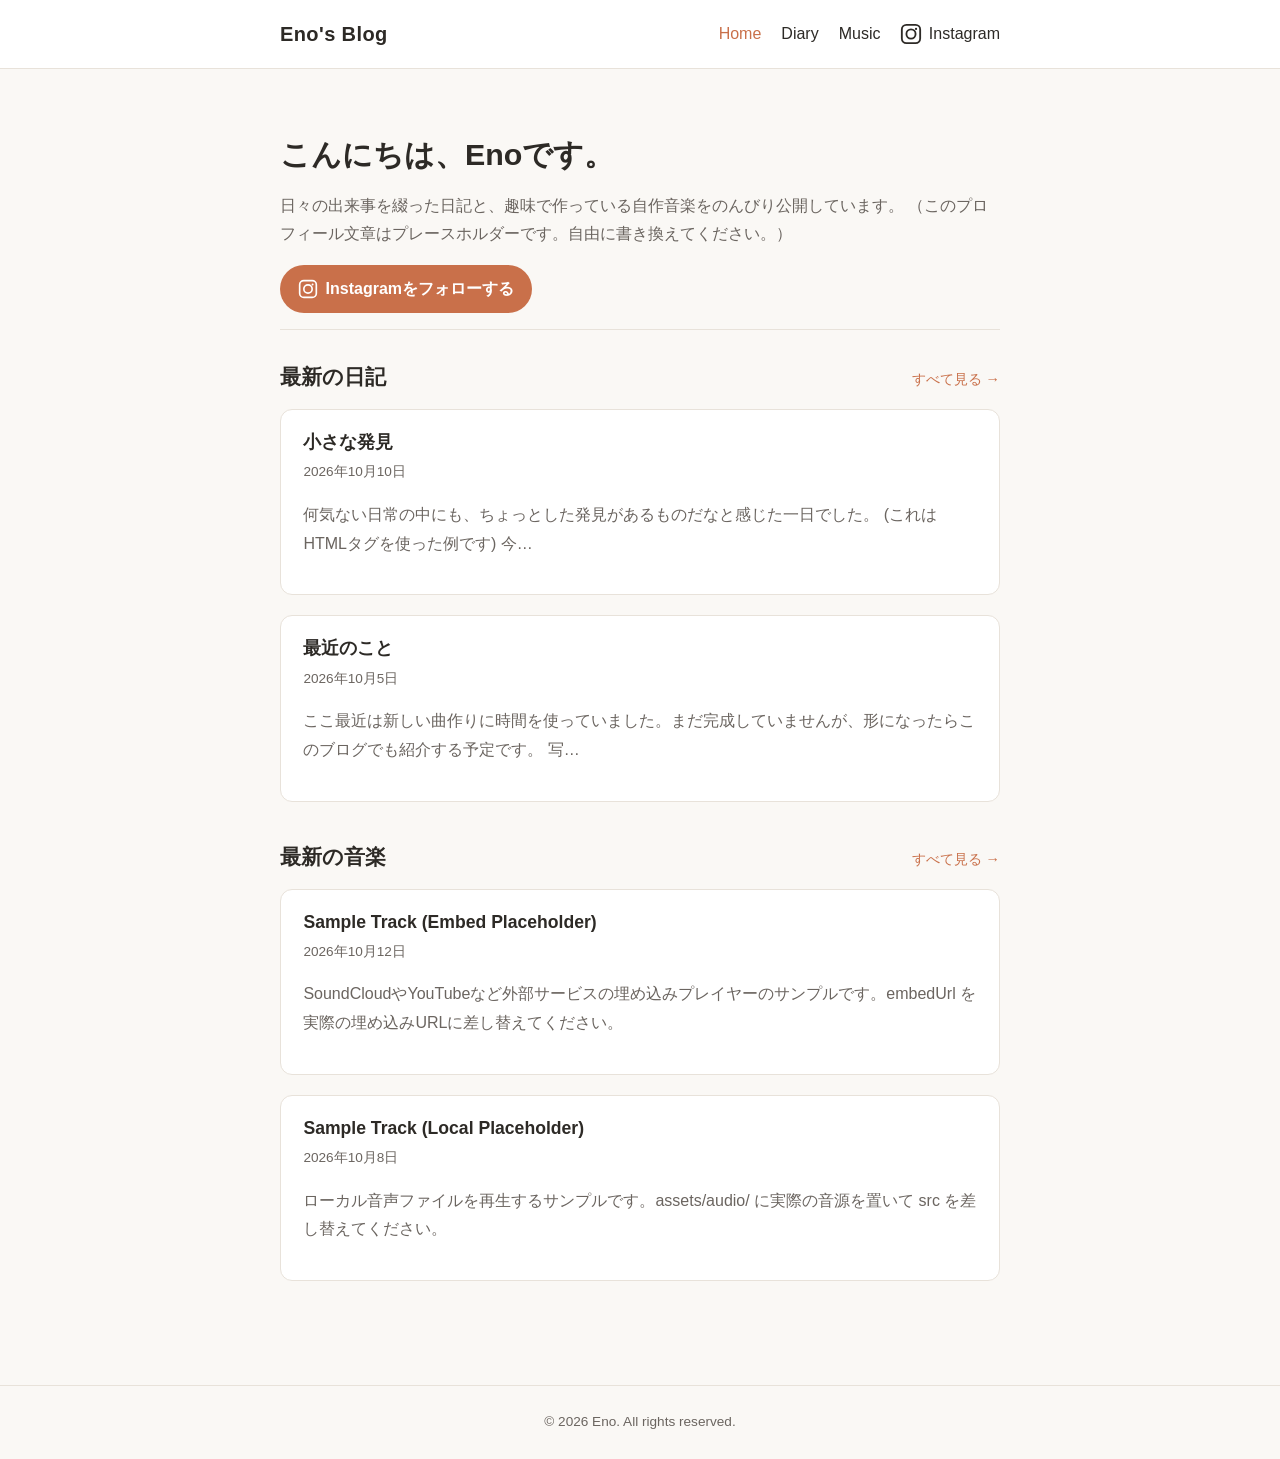
==== index.html @ d47a3990 "Add static personal blog (diary + music) for GitHub Pages Co-authored-by: Copilot App <223556219+Cop" ====
<!DOCTYPE html>
<html lang="ja">
<head>
<meta charset="UTF-8" />
<meta name="viewport" content="width=device-width, initial-scale=1.0" />
<title>Eno's Blog</title>
<meta name="description" content="日々の日記と自作音楽を公開している個人ブログです。" />
<link rel="stylesheet" href="style.css" />
</head>
<body>
<header class="site-header">
  <div class="header-inner">
    <a href="index.html" class="site-logo">Eno's Blog</a>
    <nav class="main-nav">
      <a href="index.html" class="active">Home</a>
      <a href="diary.html">Diary</a>
      <a href="music.html">Music</a>
      <a
        class="instagram-link"
        href="https://www.instagram.com/eno9341/"
        target="_blank"
        rel="noopener noreferrer"
        aria-label="Instagram"
      >
        <svg viewBox="0 0 24 24" fill="none" xmlns="http://www.w3.org/2000/svg" aria-hidden="true">
          <rect x="2" y="2" width="20" height="20" rx="5" stroke="currentColor" stroke-width="2"/>
          <circle cx="12" cy="12" r="5" stroke="currentColor" stroke-width="2"/>
          <circle cx="17.5" cy="6.5" r="1.2" fill="currentColor"/>
        </svg>
        <span>Instagram</span>
      </a>
    </nav>
  </div>
</header>

<main>
  <section class="hero">
    <h1>こんにちは、Enoです。</h1>
    <p>
      日々の出来事を綴った日記と、趣味で作っている自作音楽をのんびり公開しています。
      （このプロフィール文章はプレースホルダーです。自由に書き換えてください。）
    </p>
    <a
      class="instagram-cta"
      href="https://www.instagram.com/eno9341/"
      target="_blank"
      rel="noopener noreferrer"
    >
      <svg viewBox="0 0 24 24" fill="none" xmlns="http://www.w3.org/2000/svg" aria-hidden="true">
        <rect x="2" y="2" width="20" height="20" rx="5" stroke="currentColor" stroke-width="2"/>
        <circle cx="12" cy="12" r="5" stroke="currentColor" stroke-width="2"/>
        <circle cx="17.5" cy="6.5" r="1.2" fill="currentColor"/>
      </svg>
      Instagramをフォローする
    </a>
  </section>

  <section>
    <div class="section-header">
      <h2>最新の日記</h2>
      <a href="diary.html">すべて見る &rarr;</a>
    </div>
    <div class="card-list" id="latest-diary">
      <p class="state-message">読み込み中...</p>
    </div>
  </section>

  <section>
    <div class="section-header">
      <h2>最新の音楽</h2>
      <a href="music.html">すべて見る &rarr;</a>
    </div>
    <div class="card-list" id="latest-music">
      <p class="state-message">読み込み中...</p>
    </div>
  </section>
</main>

<footer class="site-footer">
  &copy; <span id="year"></span> Eno. All rights reserved.
</footer>

<script>
  document.getElementById("year").textContent = new Date().getFullYear();
</script>
<script src="js/home.js"></script>
</body>
</html>
---- style.css ----
/* =========================================
   個人ブログ 共通スタイルシート
   ========================================= */

:root {
  --color-bg: #faf8f5;
  --color-surface: #ffffff;
  --color-text: #2d2a26;
  --color-muted: #6b6560;
  --color-accent: #c9704a;
  --color-accent-dark: #a85c3a;
  --color-border: #e8e2da;
  --max-width: 760px;
  --radius: 12px;
}

* {
  box-sizing: border-box;
}

html {
  scroll-behavior: smooth;
}

body {
  margin: 0;
  font-family: "Hiragino Sans", "Yu Gothic", "Helvetica Neue", Arial, sans-serif;
  background: var(--color-bg);
  color: var(--color-text);
  line-height: 1.8;
  -webkit-font-smoothing: antialiased;
}

a {
  color: var(--color-accent);
  text-decoration: none;
}

a:hover {
  text-decoration: underline;
}

img, svg {
  max-width: 100%;
}

/* ---------- Header ---------- */

.site-header {
  background: var(--color-surface);
  border-bottom: 1px solid var(--color-border);
  position: sticky;
  top: 0;
  z-index: 10;
}

.header-inner {
  max-width: var(--max-width);
  margin: 0 auto;
  padding: 1rem 1.25rem;
  display: flex;
  align-items: center;
  justify-content: space-between;
  flex-wrap: wrap;
  gap: 0.75rem;
}

.site-logo {
  font-size: 1.25rem;
  font-weight: 700;
  color: var(--color-text);
  text-decoration: none;
  letter-spacing: 0.02em;
}

.site-logo:hover {
  text-decoration: none;
  color: var(--color-accent);
}

.main-nav {
  display: flex;
  align-items: center;
  gap: 1.25rem;
  flex-wrap: wrap;
}

.main-nav a {
  color: var(--color-text);
  font-weight: 500;
}

.main-nav a.active,
.main-nav a:hover {
  color: var(--color-accent);
}

.instagram-link {
  display: inline-flex;
  align-items: center;
  gap: 0.4rem;
  color: var(--color-text);
  font-weight: 600;
}

.instagram-link svg {
  width: 22px;
  height: 22px;
  display: block;
}

.instagram-link:hover {
  color: var(--color-accent);
  text-decoration: none;
}

/* ---------- Layout ---------- */

main {
  max-width: var(--max-width);
  margin: 0 auto;
  padding: 2rem 1.25rem 4rem;
}

section {
  margin-bottom: 2.5rem;
}

h1, h2, h3 {
  line-height: 1.4;
}

/* ---------- Hero / Profile ---------- */

.hero {
  display: flex;
  flex-direction: column;
  gap: 1rem;
  padding: 2rem 0 1rem;
  border-bottom: 1px solid var(--color-border);
  margin-bottom: 2rem;
}

.hero h1 {
  font-size: 1.9rem;
  margin: 0;
}

.hero p {
  color: var(--color-muted);
  margin: 0;
}

.hero .instagram-cta {
  display: inline-flex;
  align-items: center;
  gap: 0.5rem;
  align-self: flex-start;
  background: var(--color-accent);
  color: #fff;
  padding: 0.6rem 1.1rem;
  border-radius: 999px;
  font-weight: 600;
  transition: background 0.15s ease;
}

.hero .instagram-cta svg {
  width: 20px;
  height: 20px;
}

.hero .instagram-cta:hover {
  background: var(--color-accent-dark);
  text-decoration: none;
}

/* ---------- Section headers ---------- */

.section-header {
  display: flex;
  align-items: baseline;
  justify-content: space-between;
  margin-bottom: 1rem;
}

.section-header h2 {
  margin: 0;
  font-size: 1.3rem;
}

.section-header a {
  font-size: 0.9rem;
  white-space: nowrap;
}

/* ---------- Cards (diary / music previews) ---------- */

.card-list {
  display: flex;
  flex-direction: column;
  gap: 1.25rem;
}

.card {
  background: var(--color-surface);
  border: 1px solid var(--color-border);
  border-radius: var(--radius);
  padding: 1.25rem 1.4rem;
}

.card h3 {
  margin: 0 0 0.35rem;
  font-size: 1.1rem;
}

.card .meta {
  color: var(--color-muted);
  font-size: 0.85rem;
  margin-bottom: 0.75rem;
}

.card .body {
  white-space: normal;
}

.card .excerpt {
  color: var(--color-muted);
}

/* ---------- Music tracks ---------- */

.track {
  background: var(--color-surface);
  border: 1px solid var(--color-border);
  border-radius: var(--radius);
  padding: 1.25rem 1.4rem;
}

.track h3 {
  margin: 0 0 0.25rem;
}

.track .meta {
  color: var(--color-muted);
  font-size: 0.85rem;
  margin-bottom: 0.9rem;
}

.track audio {
  width: 100%;
}

.track .embed-wrapper {
  position: relative;
  width: 100%;
  border-radius: 8px;
  overflow: hidden;
}

.track .embed-wrapper iframe {
  width: 100%;
  border: 0;
  display: block;
}

/* ---------- Loading / empty states ---------- */

.state-message {
  color: var(--color-muted);
  font-style: italic;
}

/* ---------- Footer ---------- */

.site-footer {
  border-top: 1px solid var(--color-border);
  padding: 1.5rem 1.25rem;
  text-align: center;
  color: var(--color-muted);
  font-size: 0.85rem;
}

/* ---------- Responsive ---------- */

@media (max-width: 600px) {
  .header-inner {
    flex-direction: column;
    align-items: flex-start;
  }

  .main-nav {
    width: 100%;
    justify-content: space-between;
  }

  .hero h1 {
    font-size: 1.5rem;
  }

  main {
    padding: 1.5rem 1rem 3rem;
  }
}
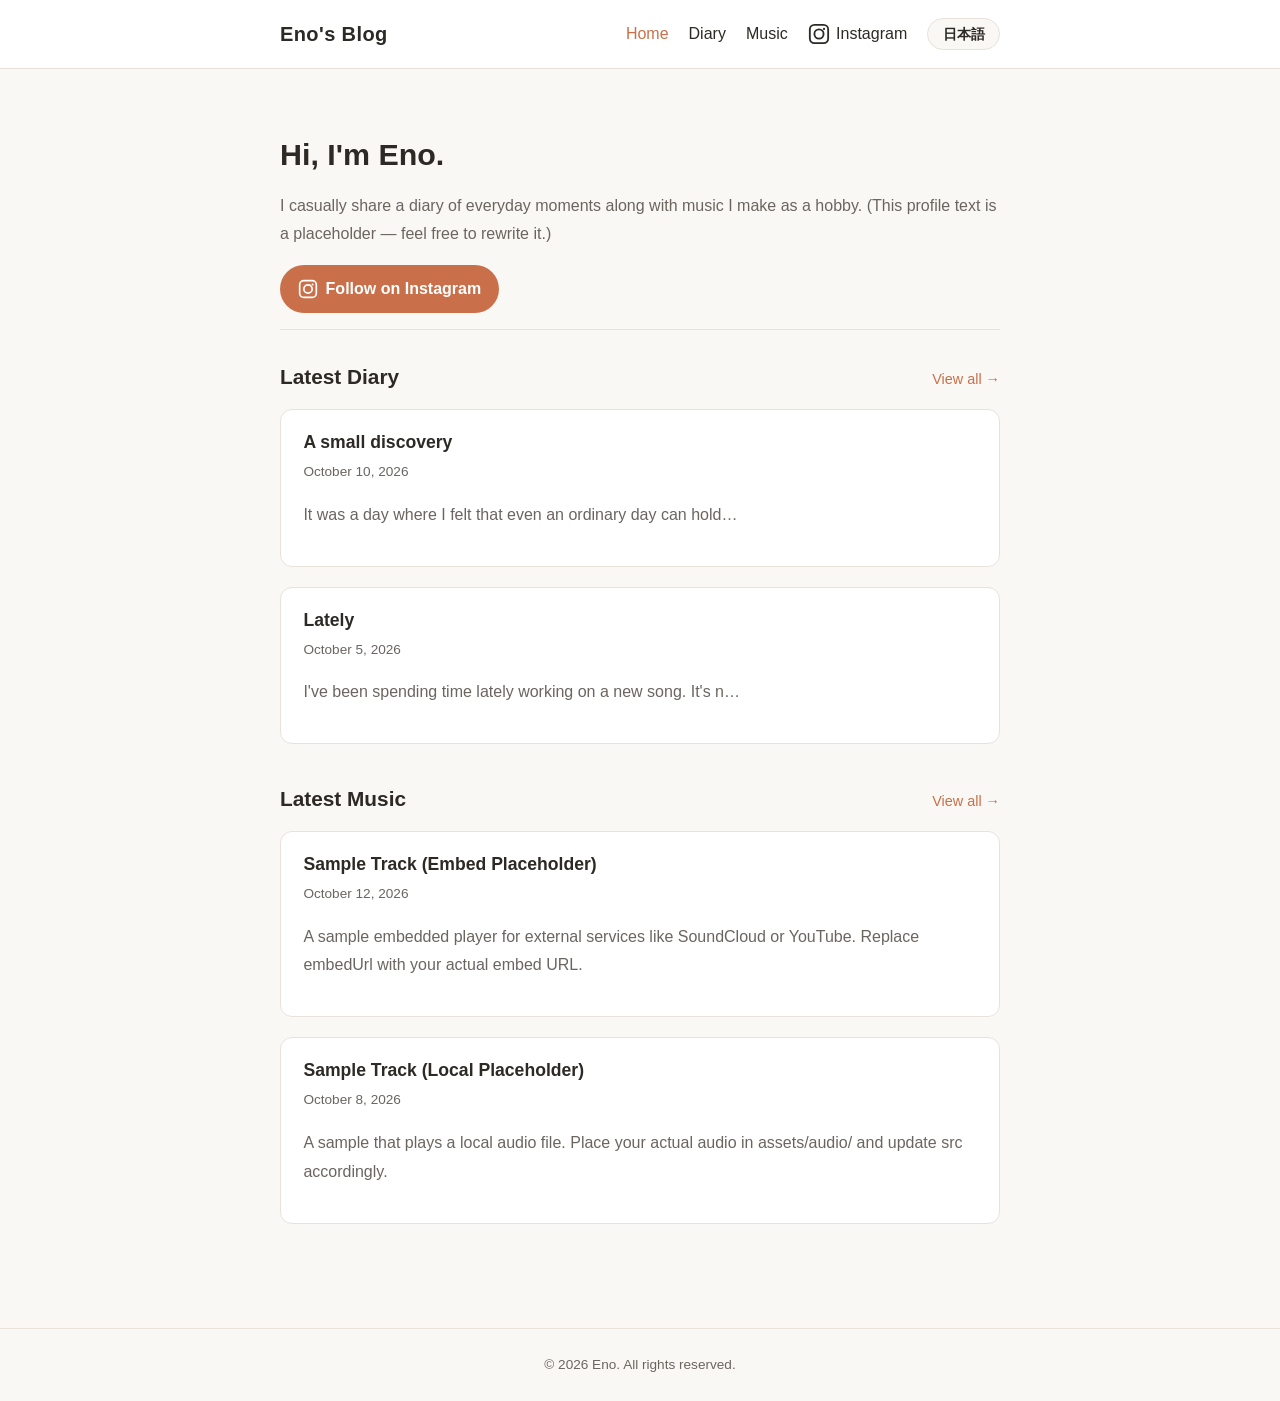
==== commit 024d2aa5: "サイトを日英バイリンガル対応にする - js/i18n.js を新規追加し、UI文言の辞書(ja/en)と言語判定・切り替えロジックを実装 - localStorage に選択言語を保存し、次回訪問時" ====
--- a/index.html
+++ b/index.html
@@ -7,14 +7,14 @@
 <meta name="description" content="日々の日記と自作音楽を公開している個人ブログです。" />
 <link rel="stylesheet" href="style.css" />
 </head>
-<body>
+<body data-i18n-title="title.home" data-i18n-description="meta.description.home">
 <header class="site-header">
   <div class="header-inner">
     <a href="index.html" class="site-logo">Eno's Blog</a>
     <nav class="main-nav">
-      <a href="index.html" class="active">Home</a>
-      <a href="diary.html">Diary</a>
-      <a href="music.html">Music</a>
+      <a href="index.html" class="active" data-i18n="nav.home">Home</a>
+      <a href="diary.html" data-i18n="nav.diary">Diary</a>
+      <a href="music.html" data-i18n="nav.music">Music</a>
       <a
         class="instagram-link"
         href="https://www.instagram.com/eno9341/"
@@ -27,16 +27,17 @@
           <circle cx="12" cy="12" r="5" stroke="currentColor" stroke-width="2"/>
           <circle cx="17.5" cy="6.5" r="1.2" fill="currentColor"/>
         </svg>
-        <span>Instagram</span>
+        <span data-i18n="nav.instagram">Instagram</span>
       </a>
+      <button type="button" id="lang-toggle" class="lang-toggle">English</button>
     </nav>
   </div>
 </header>
 
 <main>
   <section class="hero">
-    <h1>こんにちは、Enoです。</h1>
-    <p>
+    <h1 data-i18n="hero.title">こんにちは、Enoです。</h1>
+    <p data-i18n="hero.body">
       日々の出来事を綴った日記と、趣味で作っている自作音楽をのんびり公開しています。
       （このプロフィール文章はプレースホルダーです。自由に書き換えてください。）
     </p>
@@ -51,38 +52,39 @@
         <circle cx="12" cy="12" r="5" stroke="currentColor" stroke-width="2"/>
         <circle cx="17.5" cy="6.5" r="1.2" fill="currentColor"/>
       </svg>
-      Instagramをフォローする
+      <span data-i18n="hero.instagramCta">Instagramをフォローする</span>
     </a>
   </section>
 
   <section>
     <div class="section-header">
-      <h2>最新の日記</h2>
-      <a href="diary.html">すべて見る &rarr;</a>
+      <h2 data-i18n="section.latestDiary">最新の日記</h2>
+      <a href="diary.html" data-i18n="section.viewAll">すべて見る &rarr;</a>
     </div>
     <div class="card-list" id="latest-diary">
-      <p class="state-message">読み込み中...</p>
+      <p class="state-message" data-i18n="state.loading">読み込み中...</p>
     </div>
   </section>
 
   <section>
     <div class="section-header">
-      <h2>最新の音楽</h2>
-      <a href="music.html">すべて見る &rarr;</a>
+      <h2 data-i18n="section.latestMusic">最新の音楽</h2>
+      <a href="music.html" data-i18n="section.viewAll">すべて見る &rarr;</a>
     </div>
     <div class="card-list" id="latest-music">
-      <p class="state-message">読み込み中...</p>
+      <p class="state-message" data-i18n="state.loading">読み込み中...</p>
     </div>
   </section>
 </main>
 
 <footer class="site-footer">
-  &copy; <span id="year"></span> Eno. All rights reserved.
+  &copy; <span id="year"></span> Eno. <span data-i18n="footer.rights">All rights reserved.</span>
 </footer>
 
 <script>
   document.getElementById("year").textContent = new Date().getFullYear();
 </script>
+<script src="js/i18n.js"></script>
 <script src="js/home.js"></script>
 </body>
 </html>
--- a/style.css
+++ b/style.css
@@ -112,6 +112,24 @@
 .instagram-link:hover {
   color: var(--color-accent);
   text-decoration: none;
+}
+
+.lang-toggle {
+  font-family: inherit;
+  font-size: 0.9rem;
+  font-weight: 600;
+  color: var(--color-text);
+  background: var(--color-bg);
+  border: 1px solid var(--color-border);
+  border-radius: 999px;
+  padding: 0.35rem 0.9rem;
+  cursor: pointer;
+  transition: color 0.15s ease, border-color 0.15s ease;
+}
+
+.lang-toggle:hover {
+  color: var(--color-accent);
+  border-color: var(--color-accent);
 }
 
 /* ---------- Layout ---------- */
